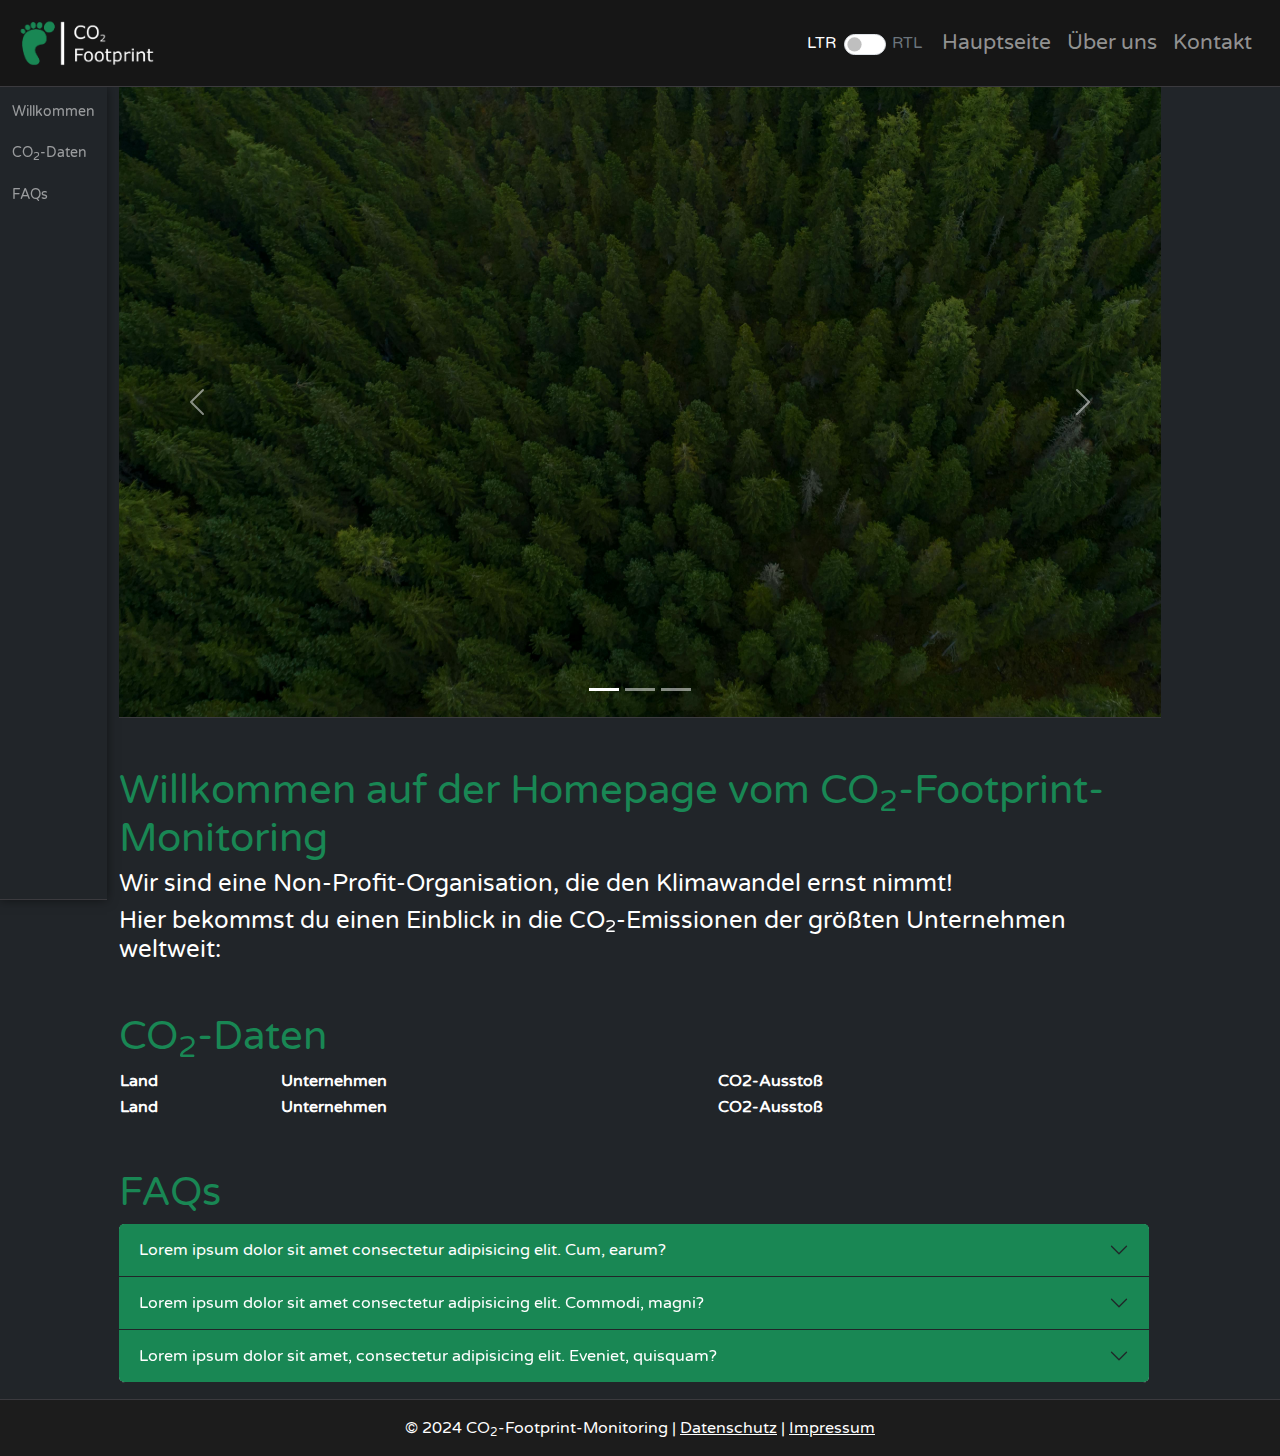
==== pages/index.html @ 97743ecf "V2.0 header & footer intern" ====
<!DOCTYPE html>
<html lang="en">
  <body class="bg-dark text-white" id="text">
  <head>
    <meta charset="UTF-8" />
    <meta name="viewport" content="width=device-width, initial-scale=1.0" />
    <title>CO₂-Footprint</title>
    <!----------------------- Start: Verweis auf Google Font ------------------------>
    <!----------------------- Google Font: Varela Round Static ------------------------>
    <link rel="preconnect" href="https://fonts.googleapis.com" />
    <link rel="preconnect" href="https://fonts.gstatic.com" crossorigin />
    <link
    href="https://fonts.googleapis.com/css2?family=Varela+Round&display=swap"
    rel="stylesheet"
  />
  <!--------------------------------------------------------------------------------->
    <!----------------------- Ende: Verweis auf Google Font ------------------------->
    <!------------------------------------- Bootstrap CSS ----------------------------->
    <link
      href="https://cdn.jsdelivr.net/npm/bootstrap@5.3.3/dist/css/bootstrap.min.css"
      rel="stylesheet"
      integrity="sha384-QWTKZyjpPEjISv5WaRU9OFeRpok6YctnYmDr5pNlyT2bRjXh0JMhjY6hW+ALEwIH"
      crossorigin="anonymous"
    />
    <!--------------------------------------------------------------------------------->
    <!------------------------------------ Eigene CSS --------------------------------->
    <link rel="stylesheet" href="/css/styles.css" />
    <!--------------------------------------------------------------------------------->
  
  </head>
  <body class="bg-dark text-white">
    <!--------------------------------- Start: Header ---------------------------------->
    <!-- Start Header: Bootstrap Navigation: https://getbootstrap.com/docs/5.3/components/navbar/-->
    <nav id="header" class="navbar navbar-dark navbar-expand-lg sticky-top">
      <div class="container-fluid">
        <a class="navbar-brand" href="index.html">
          <img
            src="/images/logo7.png"
            height="60"
            alt="Logo CO₂-Footprint"
            class="navbar-brand"
          />
        </a>
        <button
          class="navbar-toggler"
          type="button"
          data-bs-toggle="collapse"
          data-bs-target="#navbarSupportedContent"
          aria-controls="navbarSupportedContent"
          aria-expanded="false"
          aria-label="Toggle navigation"
        >
          <span class="navbar-toggler-icon"></span>
        </button>
        <div class="collapse navbar-collapse" id="navbarSupportedContent">
          <ul class="navbar-nav ms-auto mb-3 me-2 mb-lg-0">
            <!-- Start: Toggle Switch -->
            <form class="switch-button-container d-none d-lg-flex align-items-center pe-1 my-3 my-lg-0">
              <p class="fs-6 text-white pe-2 mb-0" id="textLTR">LTR</p>
              <div class="form-check form-switch">
                <input 
                  class="form-check-input" 
                  type="checkbox" 
                  role="switch" 
                  id="switchButton"
                  onclick="changeSidebarDirection()">
              </div>
              <p class="fs-6 text-secondary ms-0 mb-0 pe-1 me-n5" id="textRTL">RTL</p>
            </form>
            <!-- Ende: Toggle Switch -->  
            <li class="nav-item">
              <a
                class="nav-link"
                href="index.html"
                >Hauptseite</a
              >
            </li> 
            <li class="nav-item">
              <a
                class="nav-link"
                href="about.html"
                >Über uns</a
              >
            </li>
            <li class="nav-item">
              <a
                class="nav-link"
                href="contact.html"
                >Kontakt</a
              >
            </li>
            <li class="nav-item d-lg-none">
              <hr class="nav-divider" />
            </li>
            <li class="nav-item d-lg-none">
              <a
                class="nav-link"
                href="index.html#welcome"
                >Willkommen</a
              >
            </li>
            <li class="nav-item d-lg-none">
              <a
                class="nav-link"
                href="index.html#table"
                >CO₂-Daten</a
              >
            </li>
            <li class="nav-item d-lg-none">
              <a
                class="nav-link"
                href="index.html#faqs"
                >FAQs</a
              >
            </li>
          </ul>
        </div>
      </div>
    </nav>
    <!------------------------------ Ende Header ---------------------------------------------->
    <!--------------------------------- Ende: Header ---------------------------------->
    <!--------------------------------- Start Hauptteil ---------------------------------->
    <div
      class="container-fluid"
    >
      <div class="row" id="flex-sidebar">
        <!--------------------------- Start Sidebar ------------------------------->
        <nav 
          id="sticky-sidebar"
          class="navbar navbar-dark d-none d-lg-flex col-lg-1 bg-dark flex-column"
        >
          <ul class="navbar-nav" id="text-sidebar">
            <li class="nav-item">
              <a class="nav-link" href="#welcome"><h6 class="fs-7">Willkommen</h6></a>
            </li>
            <li class="nav-item">
              <a class="nav-link" href="#table"><h6 class="fs-7">CO<sub>2</sub>-Daten</h6></a>
            </li>
            <li class="nav-item">
              <a class="nav-link" href="#faqs"><h6 class="fs-7">FAQs</h6></a>
            </li>
          </ul>
        </nav>
        <!--------------------------- Ende: Sidebar ------------------------------->
        <div class="col-12 col-lg-10 ">
          <!-- Start: Bootstrap Carousel Indicators: https://getbootstrap.com/docs/5.3/components/carousel/ -->
          <div id="carouselExampleIndicators" class="carousel slide">
            <div class="carousel-indicators">
              <button
                type="button"
                data-bs-target="#carouselExampleIndicators"
                data-bs-slide-to="0"
                class="active"
                aria-current="true"
                aria-label="Slide 1"
              ></button>
              <button
                type="button"
                data-bs-target="#carouselExampleIndicators"
                data-bs-slide-to="1"
                aria-label="Slide 2"
              ></button>
              <button
                type="button"
                data-bs-target="#carouselExampleIndicators"
                data-bs-slide-to="2"
                aria-label="Slide 3"
              ></button>
            </div>
            <div class="carousel-inner">
              <div class="carousel-item active">
                <div
                  style="background-image: url('/images/forest.jpg')"
                  class="carousel-image"
                ></div>
              </div>
              <div class="carousel-item">
                <div
                  style="background-image: url('/images/footprint_white.jpg')"
                  class="carousel-image"
                ></div>
              </div>
              <div class="carousel-item">
                <div
                  style="background-image: url('/images/forest_dark.jpg')"
                  class="carousel-image"
                ></div>
              </div>
            </div>
            <button
              class="carousel-control-prev"
              type="button"
              data-bs-target="#carouselExampleIndicators"
              data-bs-slide="prev"
            >
              <span
                class="carousel-control-prev-icon"
                aria-hidden="true"
              ></span>
              <span class="visually-hidden">Previous</span>
            </button>
            <button
              class="carousel-control-next"
              type="button"
              data-bs-target="#carouselExampleIndicators"
              data-bs-slide="next"
            >
              <span
                class="carousel-control-next-icon"
                aria-hidden="true"
              ></span>
              <span class="visually-hidden">Next</span>
            </button>
          </div>
          <!--------------------------------- Ende: Bootstrap Carousel --------------------------------------->

          <!---------------------------------------- Start: Willkommen -------------------------------------->
          <div id="welcome" class="container mt-5 ps-0">
            <h1 class="text-success">
              Willkommen auf der Homepage vom CO<sub>2</sub>-Footprint-Monitoring
            </h1>
            <h4>
              Wir sind eine Non-Profit-Organisation, die den Klimawandel ernst
              nimmt!
            </h4>
            <h4>
              Hier bekommst du einen Einblick in die CO<sub>2</sub>-Emissionen der größten
              Unternehmen weltweit:
            </h4>
          </div>
          <!---------------------------------------- Ende Willkomen ----------------------------------------->

          <!---------------------------------------- Start CO2-Daten -------------------------------------->
          <div id="table" class="container mt-5 ps-0">
            <h1 class="text-success">CO<sub>2</sub>-Daten</h1>
            <div class="table-responsive">
              <table id="co2Table" class="stripe" style="width:100%">
                <thead>
                    <tr>
                        <th>Land</th>
                        <th>Unternehmen</th>
                        <th>CO2-Ausstoß</th>
                    </tr>
                </thead>
                <tfoot>
                    <tr>
                      <th>Land</th>
                      <th>Unternehmen</th>
                      <th>CO2-Ausstoß</th>
                    </tr>
                </tfoot>
            </table>
            </div>
          </div>
          <!---------------------------------------- Ende: CO2-Daten ----------------------------------------->

          <!--Start FAQs: Bootstrap Accordion Flush: https://getbootstrap.com/docs/5.3/components/accordion/ -->
          <div id="faqs" class="container mt-5 ps-0">
            <h1 class="text-success">FAQs</h1>
          </div>
          <div
            class="container accordion accordion bg-dark ps-0 pb-3"
            id="accordionFlushExample"
          >
            <div
              class="accordion-item border-top-0 border-start-0 border-end-0 border-dark"
            >
              <h2 class="accordion-header">
                <button
                  class="accordion-button collapsed bg-success text-white shadow-none"
                  type="button"
                  data-bs-toggle="collapse"
                  data-bs-target="#flush-collapseOne"
                  aria-expanded="false"
                  aria-controls="flush-collapseOne"
                >
                  Lorem ipsum dolor sit amet consectetur adipisicing elit. Cum,
                  earum?
                </button>
              </h2>
              <div
                id="flush-collapseOne"
                class="accordion-collapse collapse"
                data-bs-parent="#accordionFlushExample"
              >
                <div class="accordion-body bg-dark text-white">
                  Lorem ipsum dolor sit amet, consectetur adipisicing elit. Illo
                  saepe eveniet minima omnis eum temporibus harum reiciendis
                  aperiam blanditiis, neque totam esse corrupti veritatis
                  asperiores illum consequuntur dolorem quidem expedita vero
                  quos sequi. Nihil reiciendis beatae quis, illum nostrum quia
                  pariatur sint animi facilis totam voluptatem a nulla deleniti?
                  Ex?
                </div>
              </div>
            </div>
            <div
              class="accordion-item border-top-0 border-start-0 border-end-0 border-dark"
            >
              <h2 class="accordion-header">
                <button
                  class="accordion-button collapsed bg-success text-white shadow-none"
                  type="button"
                  data-bs-toggle="collapse"
                  data-bs-target="#flush-collapseTwo"
                  aria-expanded="false"
                  aria-controls="flush-collapseTwo"
                >
                  Lorem ipsum dolor sit amet consectetur adipisicing elit.
                  Commodi, magni?
                </button>
              </h2>
              <div
                id="flush-collapseTwo"
                class="accordion-collapse collapse"
                data-bs-parent="#accordionFlushExample"
              >
                <div class="accordion-body bg-dark text-white">
                  Lorem ipsum dolor sit amet consectetur adipisicing elit.
                  Quaerat quos consequuntur ullam consectetur reprehenderit
                  accusantium doloribus, soluta sapiente eveniet omnis molestias
                  possimus inventore architecto cum fugiat quasi vel culpa
                  recusandae eos. Dolorum itaque laboriosam totam id sed.
                  Mollitia aspernatur exercitationem inventore suscipit officiis
                  maiores, sit, accusamus corporis sapiente id laboriosam.
                </div>
              </div>
            </div>
            <div
              class="accordion-item border-top-0 border-start-0 border-end-0 border-dark"
            >
              <h2 class="accordion-header">
                <button
                  class="accordion-button collapsed bg-success text-white shadow-none"
                  type="button"
                  data-bs-toggle="collapse"
                  data-bs-target="#flush-collapseThree"
                  aria-expanded="false"
                  aria-controls="flush-collapseThree"
                >
                  Lorem ipsum dolor sit amet, consectetur adipisicing elit.
                  Eveniet, quisquam?
                </button>
              </h2>
              <div
                id="flush-collapseThree"
                class="accordion-collapse collapse"
                data-bs-parent="#accordionFlushExample"
              >
                <div class="accordion-body bg-dark text-white">
                  Lorem ipsum dolor sit amet, consectetur adipisicing elit.
                  Nihil rerum nulla facilis eum minima porro, quis nesciunt
                  obcaecati molestias libero quasi commodi repellendus, quam
                  eaque. Amet fugiat, suscipit libero, officia a deserunt quasi
                  vitae aut minima animi distinctio doloremque tempore
                  accusantium sapiente ipsum ducimus? Beatae tenetur unde alias
                  debitis quis?
                </div>
              </div>
            </div>
          </div>
          <!------------------------------ End FAQs ----------------------------------------->
        </div>
        <!------------------------------------ Start Footer ------------------------------->
        <div class="col-12 px-0">
                  <!------------------------------------ Start Footer ------------------------------->
        <footer class="text-center py-3">
          <p class="mb-0">
            © 2024 CO<sub>2</sub>-Footprint-Monitoring |
            <a href="privacy.html" class="text-white">Datenschutz</a
            >
            |
            <a href="imprint.html" class="text-white">Impressum</a>
          </p>
      </footer>
      <!------------------------------------- Ende: Footer ------------------------------->
        </div>
        <!------------------------------------- Ende: Footer ------------------------------->
      </div>
    </div>
    <!------------------------------------ Ende: Hauptteil ------------------------------------>
    <!------------------------------------- Start: Bootstrap JS ----------------------------->
    <script
      src="https://cdn.jsdelivr.net/npm/bootstrap@5.3.3/dist/js/bootstrap.bundle.min.js"
      integrity="sha384-YvpcrYf0tY3lHB60NNkmXc5s9fDVZLESaAA55NDzOxhy9GkcIdslK1eN7N6jIeHz"
      crossorigin="anonymous"
    ></script>
    <!--------------------------------------Ende: Bootstrap JS ------------------------------>
    <!------------------------------------- Start: Framework DataTable ---------------------------->
    <script src="https://code.jquery.com/jquery-3.7.1.js"></script>
    <script src="https://cdn.datatables.net/2.1.8/js/dataTables.js"></script>
    <link href="https://cdn.datatables.net/2.1.8/css/dataTables.dataTables.css" rel="stylesheet">
    <!-------------------------------------- Ende: Framework DataTable ---------------------------->
    <!------------------------------------- Start: Eigenes JavaScript ----------------------------->
    <script type="text/javascript" src="/js/scripts.js"></script>
    <!--------------------------------------- Ende: Eigenes JavaScript ------------------------------>
  </body>
</html>
---- css/styles.css ----
#header{
    background-color: #161616;
}

body{
    font-family : "Varela Round";
}

.carousel-image{
    width: 100vw;
    height: 70vh;
    background-position: center;
    background-size: cover;
}

.navbar, .carousel{
    border-bottom: 1px solid #3b3a3e;
    font-size: 1.3rem;
}

footer{
    text-align: center;
    border-top: 1px solid #3b3a3e;
    position: relative;
    background-color: #1c1c1c;
    width: 100%; /* Stellt sicher, dass der Footer die volle Breite hat */
    margin: 0;
    padding: 10px 0; /* Optional: Abstand für besseren Look */
}

#sticky-sidebar {
    height: calc(100vh - 87px);  /* Volle Höhe des Viewports abzüglich der Header-Höhe */
    position: sticky;
    top: 87px; /* Höhe des Headers */
    box-shadow: 0px 0 10px rgba(0, 0, 0, 0.5);
}

#welcome, #table, #faqs {
    scroll-margin-top: 95px; /* Höhe des Headers beim springen auf Content berücksichtigen */
}

#co2Table tfoot input {
    background-color: hsla(210, 10%, 23%, 0) ; /* transparent */
    border: 1px solid #3b3a3e;
    color: white;
}

/* Dropdown Tabelle (Auswahl Anzahl Zeilen) */
#dt-length-0{
    margin-right: 5px;
    background-color: #212529;
}

/* Eigene Schrifgröße Sidebar */
@media (max-width: 1400px) { 
    .fs-7 { font-size: 0.90rem; }
}
@media (max-width: 1200px) { 
    .fs-7 { font-size: 0.75rem; }
}

/* Exakten Abstand bei LTR/RTL Button einstellen */
#textRTL{
    transform: translateX(-4px);
}

/* Farbe LTR/RTL Button einstellen */
#switchButton:checked {
    background-color: #c90449;
    border-color: #c90449;
}
/* Schatteneffekt LTR/RTL Button ausschalten*/
#switchButton:focus {
    box-shadow: none; 
}
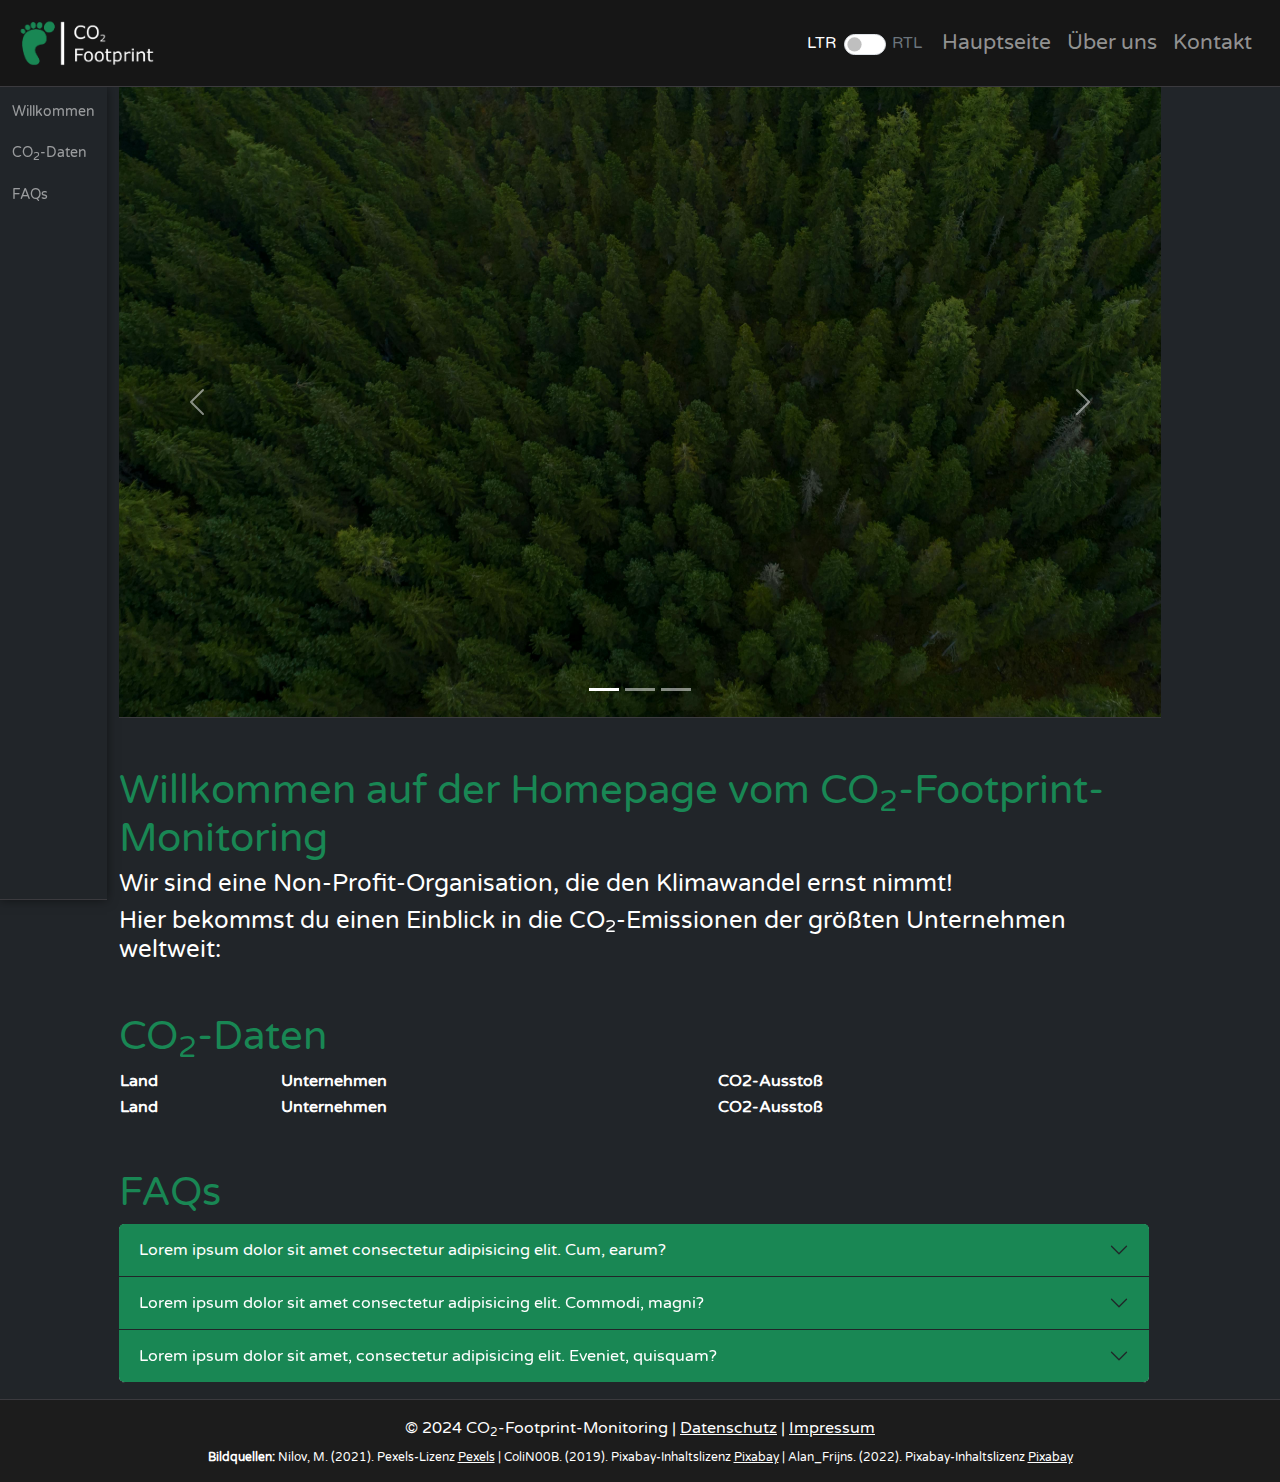
==== commit a2248169: "Finale Version" ====
--- a/pages/index.html
+++ b/pages/index.html
@@ -6,14 +6,12 @@
     <meta name="viewport" content="width=device-width, initial-scale=1.0" />
     <title>CO₂-Footprint</title>
     <!----------------------- Start: Verweis auf Google Font ------------------------>
-    <!----------------------- Google Font: Varela Round Static ------------------------>
     <link rel="preconnect" href="https://fonts.googleapis.com" />
     <link rel="preconnect" href="https://fonts.gstatic.com" crossorigin />
     <link
-    href="https://fonts.googleapis.com/css2?family=Varela+Round&display=swap"
-    rel="stylesheet"
-  />
-  <!--------------------------------------------------------------------------------->
+      href="https://fonts.googleapis.com/css2?family=Varela+Round&display=swap"
+      rel="stylesheet"
+    />
     <!----------------------- Ende: Verweis auf Google Font ------------------------->
     <!------------------------------------- Bootstrap CSS ----------------------------->
     <link
@@ -29,8 +27,7 @@
   
   </head>
   <body class="bg-dark text-white">
-    <!--------------------------------- Start: Header ---------------------------------->
-    <!-- Start Header: Bootstrap Navigation: https://getbootstrap.com/docs/5.3/components/navbar/-->
+    <!-- Start Header: Bootstrap Navigation: https://getbootstrap.com/docs/5.3/components/navbar/ -->
     <nav id="header" class="navbar navbar-dark navbar-expand-lg sticky-top">
       <div class="container-fluid">
         <a class="navbar-brand" href="index.html">
@@ -45,14 +42,14 @@
           class="navbar-toggler"
           type="button"
           data-bs-toggle="collapse"
-          data-bs-target="#navbarSupportedContent"
-          aria-controls="navbarSupportedContent"
+          data-bs-target="#navbarContent"
+          aria-controls="navbarContent"
           aria-expanded="false"
           aria-label="Toggle navigation"
         >
           <span class="navbar-toggler-icon"></span>
         </button>
-        <div class="collapse navbar-collapse" id="navbarSupportedContent">
+        <div class="collapse navbar-collapse" id="navbarContent">
           <ul class="navbar-nav ms-auto mb-3 me-2 mb-lg-0">
             <!-- Start: Toggle Switch -->
             <form class="switch-button-container d-none d-lg-flex align-items-center pe-1 my-3 my-lg-0">
@@ -103,7 +100,7 @@
               <a
                 class="nav-link"
                 href="index.html#table"
-                >CO₂-Daten</a
+                >CO<sub>2</sub>-Daten</a
               >
             </li>
             <li class="nav-item d-lg-none">
@@ -117,18 +114,14 @@
         </div>
       </div>
     </nav>
-    <!------------------------------ Ende Header ---------------------------------------------->
     <!--------------------------------- Ende: Header ---------------------------------->
     <!--------------------------------- Start Hauptteil ---------------------------------->
-    <div
-      class="container-fluid"
-    >
+    <div class="container-fluid text-break">
       <div class="row" id="flex-sidebar">
         <!--------------------------- Start Sidebar ------------------------------->
         <nav 
           id="sticky-sidebar"
-          class="navbar navbar-dark d-none d-lg-flex col-lg-1 bg-dark flex-column"
-        >
+          class="navbar navbar-dark d-none d-lg-flex col-lg-1 bg-dark flex-column">
           <ul class="navbar-nav" id="text-sidebar">
             <li class="nav-item">
               <a class="nav-link" href="#welcome"><h6 class="fs-7">Willkommen</h6></a>
@@ -142,13 +135,13 @@
           </ul>
         </nav>
         <!--------------------------- Ende: Sidebar ------------------------------->
-        <div class="col-12 col-lg-10 ">
+        <div class="col-12 col-lg-10">
           <!-- Start: Bootstrap Carousel Indicators: https://getbootstrap.com/docs/5.3/components/carousel/ -->
-          <div id="carouselExampleIndicators" class="carousel slide">
+          <div id="carouselIndicators" class="carousel slide">
             <div class="carousel-indicators">
               <button
                 type="button"
-                data-bs-target="#carouselExampleIndicators"
+                data-bs-target="#carouselIndicators"
                 data-bs-slide-to="0"
                 class="active"
                 aria-current="true"
@@ -156,13 +149,13 @@
               ></button>
               <button
                 type="button"
-                data-bs-target="#carouselExampleIndicators"
+                data-bs-target="#carouselIndicators"
                 data-bs-slide-to="1"
                 aria-label="Slide 2"
               ></button>
               <button
                 type="button"
-                data-bs-target="#carouselExampleIndicators"
+                data-bs-target="#carouselIndicators"
                 data-bs-slide-to="2"
                 aria-label="Slide 3"
               ></button>
@@ -179,6 +172,7 @@
                   style="background-image: url('/images/footprint_white.jpg')"
                   class="carousel-image"
                 ></div>
+
               </div>
               <div class="carousel-item">
                 <div
@@ -190,7 +184,7 @@
             <button
               class="carousel-control-prev"
               type="button"
-              data-bs-target="#carouselExampleIndicators"
+              data-bs-target="#carouselIndicators"
               data-bs-slide="prev"
             >
               <span
@@ -202,7 +196,7 @@
             <button
               class="carousel-control-next"
               type="button"
-              data-bs-target="#carouselExampleIndicators"
+              data-bs-target="#carouselIndicators"
               data-bs-slide="next"
             >
               <span
@@ -213,7 +207,6 @@
             </button>
           </div>
           <!--------------------------------- Ende: Bootstrap Carousel --------------------------------------->
-
           <!---------------------------------------- Start: Willkommen -------------------------------------->
           <div id="welcome" class="container mt-5 ps-0">
             <h1 class="text-success">
@@ -229,7 +222,6 @@
             </h4>
           </div>
           <!---------------------------------------- Ende Willkomen ----------------------------------------->
-
           <!---------------------------------------- Start CO2-Daten -------------------------------------->
           <div id="table" class="container mt-5 ps-0">
             <h1 class="text-success">CO<sub>2</sub>-Daten</h1>
@@ -259,8 +251,8 @@
             <h1 class="text-success">FAQs</h1>
           </div>
           <div
-            class="container accordion accordion bg-dark ps-0 pb-3"
-            id="accordionFlushExample"
+            class="container accordion bg-dark ps-0 pb-3"
+            id="accordionFlush"
           >
             <div
               class="accordion-item border-top-0 border-start-0 border-end-0 border-dark"
@@ -281,7 +273,7 @@
               <div
                 id="flush-collapseOne"
                 class="accordion-collapse collapse"
-                data-bs-parent="#accordionFlushExample"
+                data-bs-parent="#accordionFlush"
               >
                 <div class="accordion-body bg-dark text-white">
                   Lorem ipsum dolor sit amet, consectetur adipisicing elit. Illo
@@ -313,7 +305,7 @@
               <div
                 id="flush-collapseTwo"
                 class="accordion-collapse collapse"
-                data-bs-parent="#accordionFlushExample"
+                data-bs-parent="#accordionFlush"
               >
                 <div class="accordion-body bg-dark text-white">
                   Lorem ipsum dolor sit amet consectetur adipisicing elit.
@@ -345,7 +337,7 @@
               <div
                 id="flush-collapseThree"
                 class="accordion-collapse collapse"
-                data-bs-parent="#accordionFlushExample"
+                data-bs-parent="#accordionFlush"
               >
                 <div class="accordion-body bg-dark text-white">
                   Lorem ipsum dolor sit amet, consectetur adipisicing elit.
@@ -361,20 +353,28 @@
           </div>
           <!------------------------------ End FAQs ----------------------------------------->
         </div>
+
         <!------------------------------------ Start Footer ------------------------------->
-        <div class="col-12 px-0">
-                  <!------------------------------------ Start Footer ------------------------------->
-        <footer class="text-center py-3">
+        <footer class="text-center py-3 mt-auto">
           <p class="mb-0">
-            © 2024 CO<sub>2</sub>-Footprint-Monitoring |
+            © 2024 CO<sub>2</sub>-Footprint-Monitoring 
+            |
             <a href="privacy.html" class="text-white">Datenschutz</a
             >
             |
             <a href="imprint.html" class="text-white">Impressum</a>
           </p>
-      </footer>
-      <!------------------------------------- Ende: Footer ------------------------------->
-        </div>
+          <p id="pictureURL" class="mt-2 mb-0">
+            <strong>Bildquellen:</strong> Nilov, M. (2021). Pexels-Lizenz  
+            <a href="https://www.pexels.com/photo/drone-shot-of-a-forest-8430882/" class="text-white" target="_blank">Pexels</a>
+            |
+            ColiN00B. (2019). Pixabay-Inhaltslizenz
+            <a href="https://pixabay.com/de/illustrations/%C3%B6kologischer-fu%C3%9Fabdruck-klimaschutz-4123696/" class="text-white" target="_blank">Pixabay</a>
+            |
+            Alan_Frijns. (2022). Pixabay-Inhaltslizenz
+            <a href="https://pixabay.com/de/photos/ai-generiert-b%C3%A4ume-wald-umfeld-7573630/" class="text-white" target="_blank">Pixabay</a>
+          </p>
+        </footer>
         <!------------------------------------- Ende: Footer ------------------------------->
       </div>
     </div>
@@ -388,8 +388,8 @@
     <!--------------------------------------Ende: Bootstrap JS ------------------------------>
     <!------------------------------------- Start: Framework DataTable ---------------------------->
     <script src="https://code.jquery.com/jquery-3.7.1.js"></script>
-    <script src="https://cdn.datatables.net/2.1.8/js/dataTables.js"></script>
-    <link href="https://cdn.datatables.net/2.1.8/css/dataTables.dataTables.css" rel="stylesheet">
+    <script src="https://cdn.datatables.net/2.2.1/js/dataTables.js"></script>
+    <link href="https://cdn.datatables.net/2.2.1/css/dataTables.dataTables.css" rel="stylesheet">
     <!-------------------------------------- Ende: Framework DataTable ---------------------------->
     <!------------------------------------- Start: Eigenes JavaScript ----------------------------->
     <script type="text/javascript" src="/js/scripts.js"></script>
--- a/css/styles.css
+++ b/css/styles.css
@@ -26,6 +26,10 @@
     width: 100%; /* Stellt sicher, dass der Footer die volle Breite hat */
     margin: 0;
     padding: 10px 0; /* Optional: Abstand für besseren Look */
+}
+
+#pictureURL{
+    font-size: 0.75rem;
 }
 
 #sticky-sidebar {
